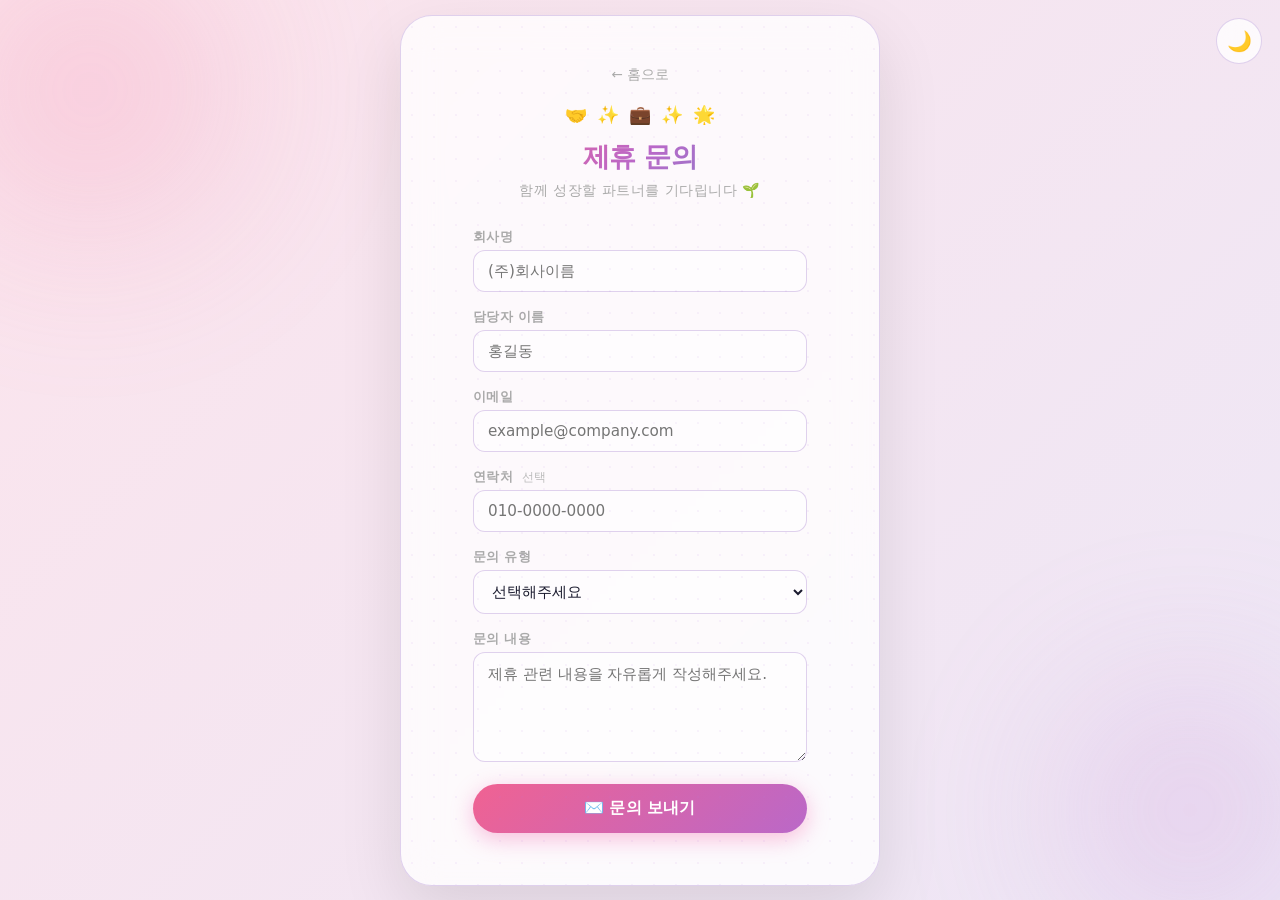
==== contact.html @ aef58559 "Add partnership inquiry form using Formspree - New contact.html with company/name/email/phone/type/m" ====
<!DOCTYPE html>
<html lang="ko">
<head>
    <meta charset="UTF-8">
    <meta name="viewport" content="width=device-width, initial-scale=1.0">
    <title>제휴 문의 | Lotto Generator</title>
    <link rel="stylesheet" href="style.css">
    <style>
        .form-card { max-width: 480px; width: 100%; }

        .back-link {
            display: inline-flex;
            align-items: center;
            gap: 6px;
            font-size: 0.85rem;
            color: var(--subtitle);
            text-decoration: none;
            margin-bottom: 20px;
            transition: color 0.2s;
        }
        .back-link:hover { color: var(--text); }

        h1.form-title {
            font-size: 1.7rem;
            margin-bottom: 6px;
        }

        .form-group {
            display: flex;
            flex-direction: column;
            gap: 4px;
            margin-bottom: 16px;
            text-align: left;
        }

        label {
            font-size: 0.82rem;
            font-weight: 600;
            color: var(--subtitle);
            letter-spacing: 0.3px;
        }

        input, select, textarea {
            padding: 11px 14px;
            font-size: 0.95rem;
            border-radius: 12px;
            border: 1.5px solid var(--border);
            background: rgba(255,255,255,0.5);
            color: var(--text);
            outline: none;
            transition: border-color 0.2s, box-shadow 0.2s, background 0.3s;
            font-family: inherit;
            width: 100%;
        }
        body.dark input,
        body.dark select,
        body.dark textarea {
            background: rgba(255,255,255,0.06);
        }

        input:focus, select:focus, textarea:focus {
            border-color: #ba68c8;
            box-shadow: 0 0 0 3px rgba(186,104,200,0.18);
        }

        textarea {
            resize: vertical;
            min-height: 110px;
        }

        .optional {
            font-weight: 400;
            font-size: 0.75rem;
            color: #bbb;
            margin-left: 4px;
        }

        #submit-btn {
            width: 100%;
            padding: 14px;
            font-size: 16px;
            font-weight: 700;
            cursor: pointer;
            background: linear-gradient(135deg, #f06292, #ba68c8);
            color: #fff;
            border: none;
            border-radius: 50px;
            box-shadow: 0 6px 22px var(--btn-shadow);
            transition: transform 0.18s cubic-bezier(0.34, 1.56, 0.64, 1), box-shadow 0.18s, opacity 0.2s;
            margin-top: 6px;
            letter-spacing: 0.3px;
        }
        #submit-btn:hover:not(:disabled) {
            transform: scale(1.03) translateY(-2px);
            box-shadow: 0 12px 30px var(--btn-shadow);
        }
        #submit-btn:active:not(:disabled) { transform: scale(0.97); }
        #submit-btn:disabled { opacity: 0.6; cursor: not-allowed; }

        /* success / error state */
        .result-msg {
            display: none;
            text-align: center;
            padding: 28px 16px;
        }
        .result-msg.show { display: block; }
        .result-msg .icon { font-size: 3rem; margin-bottom: 12px; }
        .result-msg h2 { font-size: 1.3rem; margin-bottom: 8px; color: var(--text); }
        .result-msg p  { font-size: 0.9rem; color: var(--subtitle); }
        .result-msg .home-link {
            display: inline-block;
            margin-top: 20px;
            padding: 10px 28px;
            background: linear-gradient(135deg, #f06292, #ba68c8);
            color: #fff;
            border-radius: 50px;
            text-decoration: none;
            font-weight: 700;
            font-size: 0.9rem;
        }

        .error-msg {
            font-size: 0.82rem;
            color: #e63946;
            margin-top: 10px;
            display: none;
        }
        .error-msg.show { display: block; }
    </style>
</head>
<body>
    <button id="theme-toggle">🌙</button>

    <div class="container form-card">
        <!-- Form view -->
        <div id="form-view">
            <a href="index.html" class="back-link">← 홈으로</a>
            <div class="deco" aria-hidden="true">
                <span>🤝</span><span>✨</span><span>💼</span><span>✨</span><span>🌟</span>
            </div>
            <h1 class="form-title">제휴 문의</h1>
            <p class="subtitle" style="margin-bottom:28px;">함께 성장할 파트너를 기다립니다 🌱</p>

            <form id="contact-form" action="https://formspree.io/f/xvzdzjez" method="POST">
                <div class="form-group">
                    <label for="company">회사명</label>
                    <input type="text" id="company" name="company" placeholder="(주)회사이름" required>
                </div>
                <div class="form-group">
                    <label for="name">담당자 이름</label>
                    <input type="text" id="name" name="name" placeholder="홍길동" required>
                </div>
                <div class="form-group">
                    <label for="email">이메일</label>
                    <input type="email" id="email" name="email" placeholder="example@company.com" required>
                </div>
                <div class="form-group">
                    <label for="phone">연락처 <span class="optional">선택</span></label>
                    <input type="tel" id="phone" name="phone" placeholder="010-0000-0000">
                </div>
                <div class="form-group">
                    <label for="type">문의 유형</label>
                    <select id="type" name="inquiry_type" required>
                        <option value="" disabled selected>선택해주세요</option>
                        <option value="광고 제휴">광고 제휴</option>
                        <option value="콘텐츠 제휴">콘텐츠 제휴</option>
                        <option value="기술 협력">기술 협력</option>
                        <option value="기타">기타</option>
                    </select>
                </div>
                <div class="form-group">
                    <label for="message">문의 내용</label>
                    <textarea id="message" name="message" placeholder="제휴 관련 내용을 자유롭게 작성해주세요." required></textarea>
                </div>

                <p class="error-msg" id="error-msg">전송에 실패했습니다. 잠시 후 다시 시도해주세요.</p>
                <button type="submit" id="submit-btn">✉️ 문의 보내기</button>
            </form>
        </div>

        <!-- Success view -->
        <div id="success-view" class="result-msg">
            <div class="icon">🎉</div>
            <h2>문의가 접수되었습니다!</h2>
            <p>빠른 시일 내에 담당자가 연락드리겠습니다.<br>감사합니다 🙏</p>
            <a href="index.html" class="home-link">홈으로 돌아가기</a>
        </div>
    </div>

    <script>
        // Theme toggle (same logic as main page)
        const themeToggle = document.getElementById('theme-toggle');
        if (localStorage.getItem('theme') === 'dark') {
            document.body.classList.add('dark');
            themeToggle.textContent = '☀️';
        }
        themeToggle.addEventListener('click', () => {
            const isDark = document.body.classList.toggle('dark');
            themeToggle.textContent = isDark ? '☀️' : '🌙';
            localStorage.setItem('theme', isDark ? 'dark' : 'light');
        });

        // Form submission via fetch (no redirect)
        const form = document.getElementById('contact-form');
        const submitBtn = document.getElementById('submit-btn');
        const errorMsg = document.getElementById('error-msg');

        form.addEventListener('submit', async (e) => {
            e.preventDefault();
            submitBtn.disabled = true;
            submitBtn.textContent = '전송 중...';
            errorMsg.classList.remove('show');

            try {
                const res = await fetch(form.action, {
                    method: 'POST',
                    body: new FormData(form),
                    headers: { 'Accept': 'application/json' }
                });

                if (res.ok) {
                    document.getElementById('form-view').style.display = 'none';
                    document.getElementById('success-view').classList.add('show');
                } else {
                    throw new Error();
                }
            } catch {
                errorMsg.classList.add('show');
                submitBtn.disabled = false;
                submitBtn.textContent = '✉️ 문의 보내기';
            }
        });
    </script>
</body>
</html>
---- style.css ----
:root {
    --bg-from: #fce4ec;
    --bg-to:   #ede7f6;
    --card-bg: rgba(255, 255, 255, 0.78);
    --card-shadow: rgba(0, 0, 0, 0.10);
    --text: #1a1a2e;
    --subtitle: #aaa;
    --border: rgba(210, 190, 230, 0.7);
    --btn-shadow: rgba(240, 100, 170, 0.4);
    --lucky-color: #c76dbe;
}

body.dark {
    --bg-from: #0f0f1a;
    --bg-to:   #1a0f2e;
    --card-bg: rgba(25, 25, 50, 0.82);
    --card-shadow: rgba(0, 0, 0, 0.5);
    --text: #e8e8f0;
    --subtitle: #666;
    --border: rgba(80, 80, 120, 0.5);
    --btn-shadow: rgba(200, 100, 220, 0.55);
    --lucky-color: #d49ed0;
}

* { box-sizing: border-box; margin: 0; padding: 0; }

body {
    font-family: 'Segoe UI', system-ui, sans-serif;
    min-height: 100vh;
    display: flex;
    justify-content: center;
    align-items: center;
    background: linear-gradient(135deg, var(--bg-from), var(--bg-to));
    color: var(--text);
    transition: background 0.4s, color 0.4s;
}

/* ambient orbs */
body::before, body::after {
    content: '';
    position: fixed;
    border-radius: 50%;
    pointer-events: none;
    filter: blur(80px);
    opacity: 0.4;
}
body::before {
    width: 420px; height: 420px;
    top: -120px; left: -120px;
    background: radial-gradient(circle, #f48fb1, transparent 70%);
}
body::after {
    width: 360px; height: 360px;
    bottom: -90px; right: -90px;
    background: radial-gradient(circle, #ce93d8, transparent 70%);
}

/* ── Card ── */
.container {
    position: relative;
    text-align: center;
    background: var(--card-bg);
    border: 1px solid var(--border);
    border-radius: 32px;
    padding: 48px 72px 52px;
    backdrop-filter: blur(18px);
    -webkit-backdrop-filter: blur(18px);
    box-shadow: 0 24px 64px var(--card-shadow);
    z-index: 1;
    overflow: hidden;
}

/* subtle polka-dot texture inside card */
.container::before {
    content: '';
    position: absolute;
    inset: 0;
    background-image: radial-gradient(circle, rgba(180,120,220,0.08) 1.5px, transparent 1.5px);
    background-size: 22px 22px;
    pointer-events: none;
}

/* ── Floating deco stars ── */
.deco {
    display: flex;
    justify-content: center;
    gap: 10px;
    margin-bottom: 14px;
}
.deco span {
    font-size: 18px;
    animation: floatStar 3s ease-in-out infinite;
    display: inline-block;
}
.deco span:nth-child(1) { animation-delay: 0s; }
.deco span:nth-child(2) { animation-delay: 0.4s; }
.deco span:nth-child(3) { animation-delay: 0.8s; }
.deco span:nth-child(4) { animation-delay: 1.2s; }
.deco span:nth-child(5) { animation-delay: 1.6s; }

@keyframes floatStar {
    0%, 100% { transform: translateY(0)   scale(1);    opacity: 0.7; }
    50%       { transform: translateY(-7px) scale(1.15); opacity: 1;   }
}

h1 {
    font-size: 2.1rem;
    font-weight: 800;
    background: linear-gradient(135deg, #f06292, #ba68c8, #7986cb);
    -webkit-background-clip: text;
    -webkit-text-fill-color: transparent;
    background-clip: text;
    margin-bottom: 6px;
    letter-spacing: -0.5px;
}

.subtitle {
    font-size: 0.88rem;
    color: var(--subtitle);
    margin-bottom: 36px;
    letter-spacing: 0.5px;
}

/* ── Lucky message ── */
.lucky-msg {
    min-height: 24px;
    font-size: 0.92rem;
    font-weight: 600;
    color: var(--lucky-color);
    margin-bottom: 20px;
    letter-spacing: 0.3px;
    opacity: 0;
    transform: translateY(6px);
    transition: opacity 0.5s ease, transform 0.5s ease;
}
.lucky-msg.show {
    opacity: 1;
    transform: translateY(0);
}

/* ── Balls ── */
.lotto-numbers {
    display: flex;
    justify-content: center;
    gap: 12px;
    margin-bottom: 16px;
    min-height: 68px;
    align-items: center;
}

.lotto-number {
    position: relative;
    width: 58px;
    height: 58px;
    border-radius: 50%;
    display: flex;
    justify-content: center;
    align-items: center;
    font-size: 19px;
    font-weight: 800;
    opacity: 0;
    cursor: default;
    box-shadow: 0 6px 18px rgba(0,0,0,0.22), inset 0 -4px 8px rgba(0,0,0,0.18);
    animation: popIn 0.55s cubic-bezier(0.175, 0.885, 0.32, 1.275) forwards;
}

/* shine */
.lotto-number::after {
    content: '';
    position: absolute;
    top: 9px; left: 13px;
    width: 15px; height: 9px;
    background: rgba(255,255,255,0.55);
    border-radius: 50%;
    transform: rotate(-30deg);
    pointer-events: none;
}

/* wiggle on hover (after reveal) */
.lotto-number.revealed:hover {
    animation: wiggle 0.45s cubic-bezier(0.36, 0.07, 0.19, 0.97) both;
}

@keyframes wiggle {
    0%, 100% { transform: rotate(0deg)  scale(1);    }
    20%       { transform: rotate(-10deg) scale(1.08); }
    40%       { transform: rotate(10deg)  scale(1.08); }
    60%       { transform: rotate(-6deg)  scale(1.04); }
    80%       { transform: rotate(6deg)   scale(1.04); }
}

/* number range colors */
.ball-yellow { background: radial-gradient(circle at 38% 32%, #ffe87c, #f9c74f 55%, #c8960c); color: #5a3e00; }
.ball-blue   { background: radial-gradient(circle at 38% 32%, #93cfff, #4895ef 55%, #1a5fb0); color: #fff; }
.ball-red    { background: radial-gradient(circle at 38% 32%, #ff9898, #e63946 55%, #9b1c27); color: #fff; }
.ball-gray   { background: radial-gradient(circle at 38% 32%, #d6d6d6, #6c757d 55%, #3a3f45); color: #fff; }
.ball-green  { background: radial-gradient(circle at 38% 32%, #96e6b8, #52b788 55%, #256940); color: #fff; }

@keyframes popIn {
    0%   { transform: scale(0) rotate(-180deg); opacity: 0; }
    65%  { transform: scale(1.2) rotate(12deg);  opacity: 1; }
    100% { transform: scale(1)   rotate(0deg);   opacity: 1; }
}

/* ── Button ── */
#generator-btn {
    padding: 14px 40px;
    font-size: 17px;
    font-weight: 700;
    cursor: pointer;
    background: linear-gradient(135deg, #f06292, #ba68c8);
    color: #fff;
    border: none;
    border-radius: 50px;
    box-shadow: 0 6px 22px var(--btn-shadow);
    transition: transform 0.18s cubic-bezier(0.34, 1.56, 0.64, 1), box-shadow 0.18s;
    letter-spacing: 0.4px;
}

#generator-btn:hover:not(:disabled) {
    transform: scale(1.06) translateY(-2px);
    box-shadow: 0 12px 32px var(--btn-shadow);
}

#generator-btn:active:not(:disabled) {
    transform: scale(0.96);
    box-shadow: 0 3px 10px var(--btn-shadow);
}

#generator-btn:disabled {
    opacity: 0.6;
    cursor: not-allowed;
}

/* ── Confetti ── */
.confetti-piece {
    position: fixed;
    pointer-events: none;
    z-index: 9999;
    user-select: none;
    transform: translate(-50%, -50%);
    animation: confettiBurst ease-out forwards;
}

@keyframes confettiBurst {
    0%   { transform: translate(-50%, -50%) scale(0.6) rotate(0deg);   opacity: 1; }
    100% { transform: translate(calc(-50% + var(--dx)), calc(-50% + var(--dy))) scale(0.1) rotate(540deg); opacity: 0; }
}

/* ── Contact link ── */
#contact-link {
    position: fixed;
    bottom: 20px;
    right: 20px;
    padding: 10px 18px;
    font-size: 0.85rem;
    font-weight: 700;
    background: var(--card-bg);
    border: 1px solid var(--border);
    border-radius: 50px;
    color: var(--text);
    text-decoration: none;
    backdrop-filter: blur(10px);
    -webkit-backdrop-filter: blur(10px);
    box-shadow: 0 4px 16px var(--card-shadow);
    transition: transform 0.2s cubic-bezier(0.34, 1.56, 0.64, 1), box-shadow 0.2s;
    z-index: 10;
}
#contact-link:hover {
    transform: translateY(-3px) scale(1.04);
    box-shadow: 0 8px 24px var(--card-shadow);
}

/* ── Theme toggle ── */
#theme-toggle {
    position: fixed;
    top: 18px; right: 18px;
    font-size: 20px;
    background: var(--card-bg);
    border: 1px solid var(--border);
    border-radius: 50%;
    width: 46px; height: 46px;
    cursor: pointer;
    backdrop-filter: blur(10px);
    -webkit-backdrop-filter: blur(10px);
    transition: transform 0.35s cubic-bezier(0.34, 1.56, 0.64, 1), background 0.3s;
    z-index: 10;
}

#theme-toggle:hover {
    transform: rotate(25deg) scale(1.12);
}
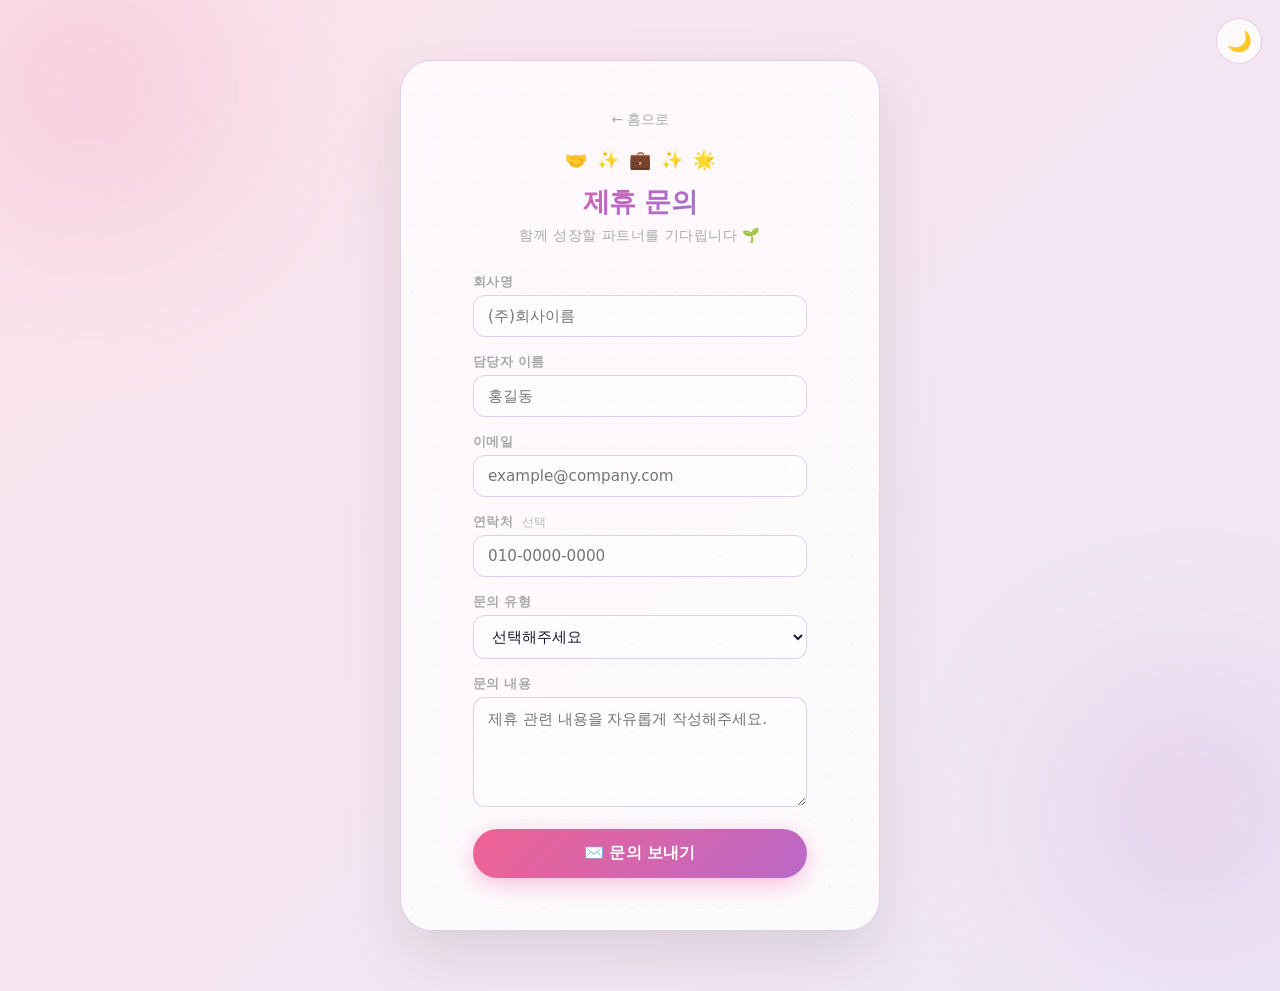
==== commit 6aa74b35: "Add Google AdSense script to all pages Co-Authored-By: Claude Sonnet 4.6 <noreply@anthropic.com>" ====
--- a/contact.html
+++ b/contact.html
@@ -5,6 +5,8 @@
     <meta name="viewport" content="width=device-width, initial-scale=1.0">
     <title>제휴 문의 | Lotto Generator</title>
     <link rel="stylesheet" href="style.css">
+    <script async src="https://pagead2.googlesyndication.com/pagead/js/adsbygoogle.js?client=ca-pub-5561336427069095"
+     crossorigin="anonymous"></script>
     <style>
         .form-card { max-width: 480px; width: 100%; }
 
--- a/style.css
+++ b/style.css
@@ -28,11 +28,13 @@
     font-family: 'Segoe UI', system-ui, sans-serif;
     min-height: 100vh;
     display: flex;
+    flex-direction: column;
     justify-content: center;
     align-items: center;
     background: linear-gradient(135deg, var(--bg-from), var(--bg-to));
     color: var(--text);
     transition: background 0.4s, color 0.4s;
+    padding: 60px 20px;
 }
 
 /* ambient orbs */
@@ -245,6 +247,27 @@
 @keyframes confettiBurst {
     0%   { transform: translate(-50%, -50%) scale(0.6) rotate(0deg);   opacity: 1; }
     100% { transform: translate(calc(-50% + var(--dx)), calc(-50% + var(--dy))) scale(0.1) rotate(540deg); opacity: 0; }
+}
+
+/* ── Inquiry button (inside card) ── */
+#inquiry-btn {
+    display: inline-block;
+    margin-top: 14px;
+    padding: 10px 28px;
+    font-size: 0.88rem;
+    font-weight: 700;
+    background: transparent;
+    border: 1.5px solid var(--border);
+    border-radius: 50px;
+    color: var(--subtitle);
+    text-decoration: none;
+    transition: border-color 0.2s, color 0.2s, transform 0.18s cubic-bezier(0.34, 1.56, 0.64, 1);
+    letter-spacing: 0.3px;
+}
+#inquiry-btn:hover {
+    border-color: #ba68c8;
+    color: #ba68c8;
+    transform: translateY(-2px) scale(1.04);
 }
 
 /* ── Contact link ── */
@@ -271,6 +294,28 @@
     box-shadow: 0 8px 24px var(--card-shadow);
 }
 
+/* ── Comments section ── */
+#comments-section {
+    width: 100%;
+    max-width: 680px;
+    margin: 40px auto 60px;
+    padding: 36px 40px;
+    background: var(--card-bg);
+    border: 1px solid var(--border);
+    border-radius: 32px;
+    backdrop-filter: blur(18px);
+    -webkit-backdrop-filter: blur(18px);
+    box-shadow: 0 24px 64px var(--card-shadow);
+}
+
+#comments-section h2 {
+    font-size: 1.1rem;
+    font-weight: 700;
+    color: var(--text);
+    margin-bottom: 24px;
+    letter-spacing: 0.3px;
+}
+
 /* ── Theme toggle ── */
 #theme-toggle {
     position: fixed;
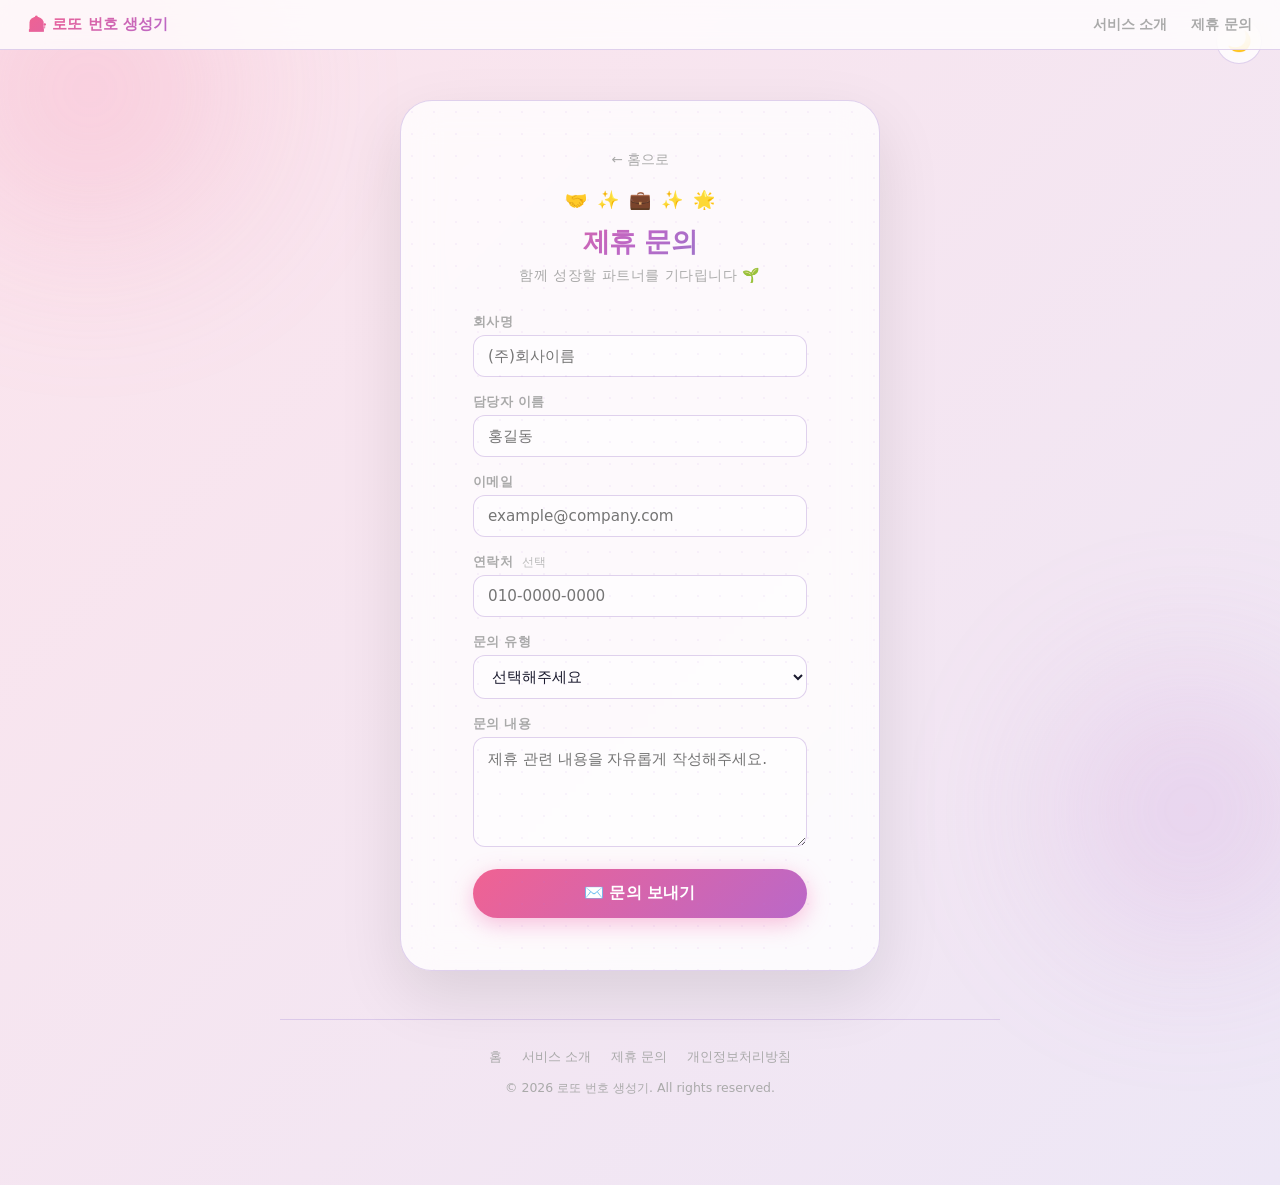
==== commit e9a1c654: "Optimize site for AdSense approval: add nav, footer, about/privacy pages, Korean content - Add About" ====
--- a/contact.html
+++ b/contact.html
@@ -3,8 +3,10 @@
 <head>
     <meta charset="UTF-8">
     <meta name="viewport" content="width=device-width, initial-scale=1.0">
-    <title>제휴 문의 | Lotto Generator</title>
+    <title>제휴 문의 | 로또 번호 생성기</title>
+    <meta name="description" content="로또 번호 생성기와 제휴를 원하시는 분들을 위한 문의 페이지입니다.">
     <link rel="stylesheet" href="style.css">
+    <meta name="google-adsense-account" content="ca-pub-5561336427069095">
     <script async src="https://pagead2.googlesyndication.com/pagead/js/adsbygoogle.js?client=ca-pub-5561336427069095"
      crossorigin="anonymous"></script>
     <style>
@@ -132,6 +134,13 @@
 </head>
 <body>
     <button id="theme-toggle">🌙</button>
+    <nav class="site-nav">
+        <a href="index.html" class="nav-logo">🎰 로또 번호 생성기</a>
+        <div class="nav-links">
+            <a href="about.html">서비스 소개</a>
+            <a href="contact.html">제휴 문의</a>
+        </div>
+    </nav>
 
     <div class="container form-card">
         <!-- Form view -->
@@ -188,6 +197,16 @@
             <a href="index.html" class="home-link">홈으로 돌아가기</a>
         </div>
     </div>
+
+    <footer class="site-footer">
+        <div class="footer-links">
+            <a href="index.html">홈</a>
+            <a href="about.html">서비스 소개</a>
+            <a href="contact.html">제휴 문의</a>
+            <a href="privacy.html">개인정보처리방침</a>
+        </div>
+        <p class="footer-copy">© 2026 로또 번호 생성기. All rights reserved.</p>
+    </footer>
 
     <script>
         // Theme toggle (same logic as main page)
--- a/style.css
+++ b/style.css
@@ -34,7 +34,7 @@
     background: linear-gradient(135deg, var(--bg-from), var(--bg-to));
     color: var(--text);
     transition: background 0.4s, color 0.4s;
-    padding: 60px 20px;
+    padding: 100px 20px 60px;
 }
 
 /* ambient orbs */
@@ -249,6 +249,105 @@
     100% { transform: translate(calc(-50% + var(--dx)), calc(-50% + var(--dy))) scale(0.1) rotate(540deg); opacity: 0; }
 }
 
+/* ── Navigation ── */
+.site-nav {
+    position: fixed;
+    top: 0; left: 0; right: 0;
+    z-index: 100;
+    display: flex;
+    justify-content: space-between;
+    align-items: center;
+    padding: 14px 28px;
+    background: var(--card-bg);
+    border-bottom: 1px solid var(--border);
+    backdrop-filter: blur(18px);
+    -webkit-backdrop-filter: blur(18px);
+}
+.nav-logo {
+    font-size: 0.95rem;
+    font-weight: 800;
+    text-decoration: none;
+    background: linear-gradient(135deg, #f06292, #ba68c8);
+    -webkit-background-clip: text;
+    -webkit-text-fill-color: transparent;
+    background-clip: text;
+}
+.nav-links {
+    display: flex;
+    gap: 24px;
+}
+.nav-links a {
+    font-size: 0.85rem;
+    font-weight: 600;
+    color: var(--subtitle);
+    text-decoration: none;
+    transition: color 0.2s;
+}
+.nav-links a:hover { color: var(--text); }
+
+/* ── Info cards ── */
+#info-section {
+    display: flex;
+    gap: 16px;
+    max-width: 720px;
+    width: 100%;
+    margin: 32px auto 0;
+    flex-wrap: wrap;
+    justify-content: center;
+}
+.info-card {
+    flex: 1;
+    min-width: 180px;
+    background: var(--card-bg);
+    border: 1px solid var(--border);
+    border-radius: 20px;
+    padding: 24px 20px;
+    text-align: center;
+    backdrop-filter: blur(18px);
+    -webkit-backdrop-filter: blur(18px);
+}
+.info-icon { font-size: 1.8rem; margin-bottom: 10px; }
+.info-card h3 {
+    font-size: 0.88rem;
+    font-weight: 700;
+    color: var(--text);
+    margin-bottom: 8px;
+}
+.info-card p {
+    font-size: 0.82rem;
+    color: var(--subtitle);
+    line-height: 1.6;
+    margin: 0;
+}
+
+/* ── Footer ── */
+.site-footer {
+    width: 100%;
+    max-width: 720px;
+    margin: 48px auto 0;
+    padding: 28px 20px;
+    border-top: 1px solid var(--border);
+    text-align: center;
+}
+.footer-links {
+    display: flex;
+    justify-content: center;
+    flex-wrap: wrap;
+    gap: 20px;
+    margin-bottom: 14px;
+}
+.footer-links a {
+    font-size: 0.82rem;
+    color: var(--subtitle);
+    text-decoration: none;
+    transition: color 0.2s;
+}
+.footer-links a:hover { color: var(--text); }
+.footer-copy {
+    font-size: 0.78rem;
+    color: var(--subtitle);
+}
+
 /* ── Inquiry button (inside card) ── */
 #inquiry-btn {
     display: inline-block;
